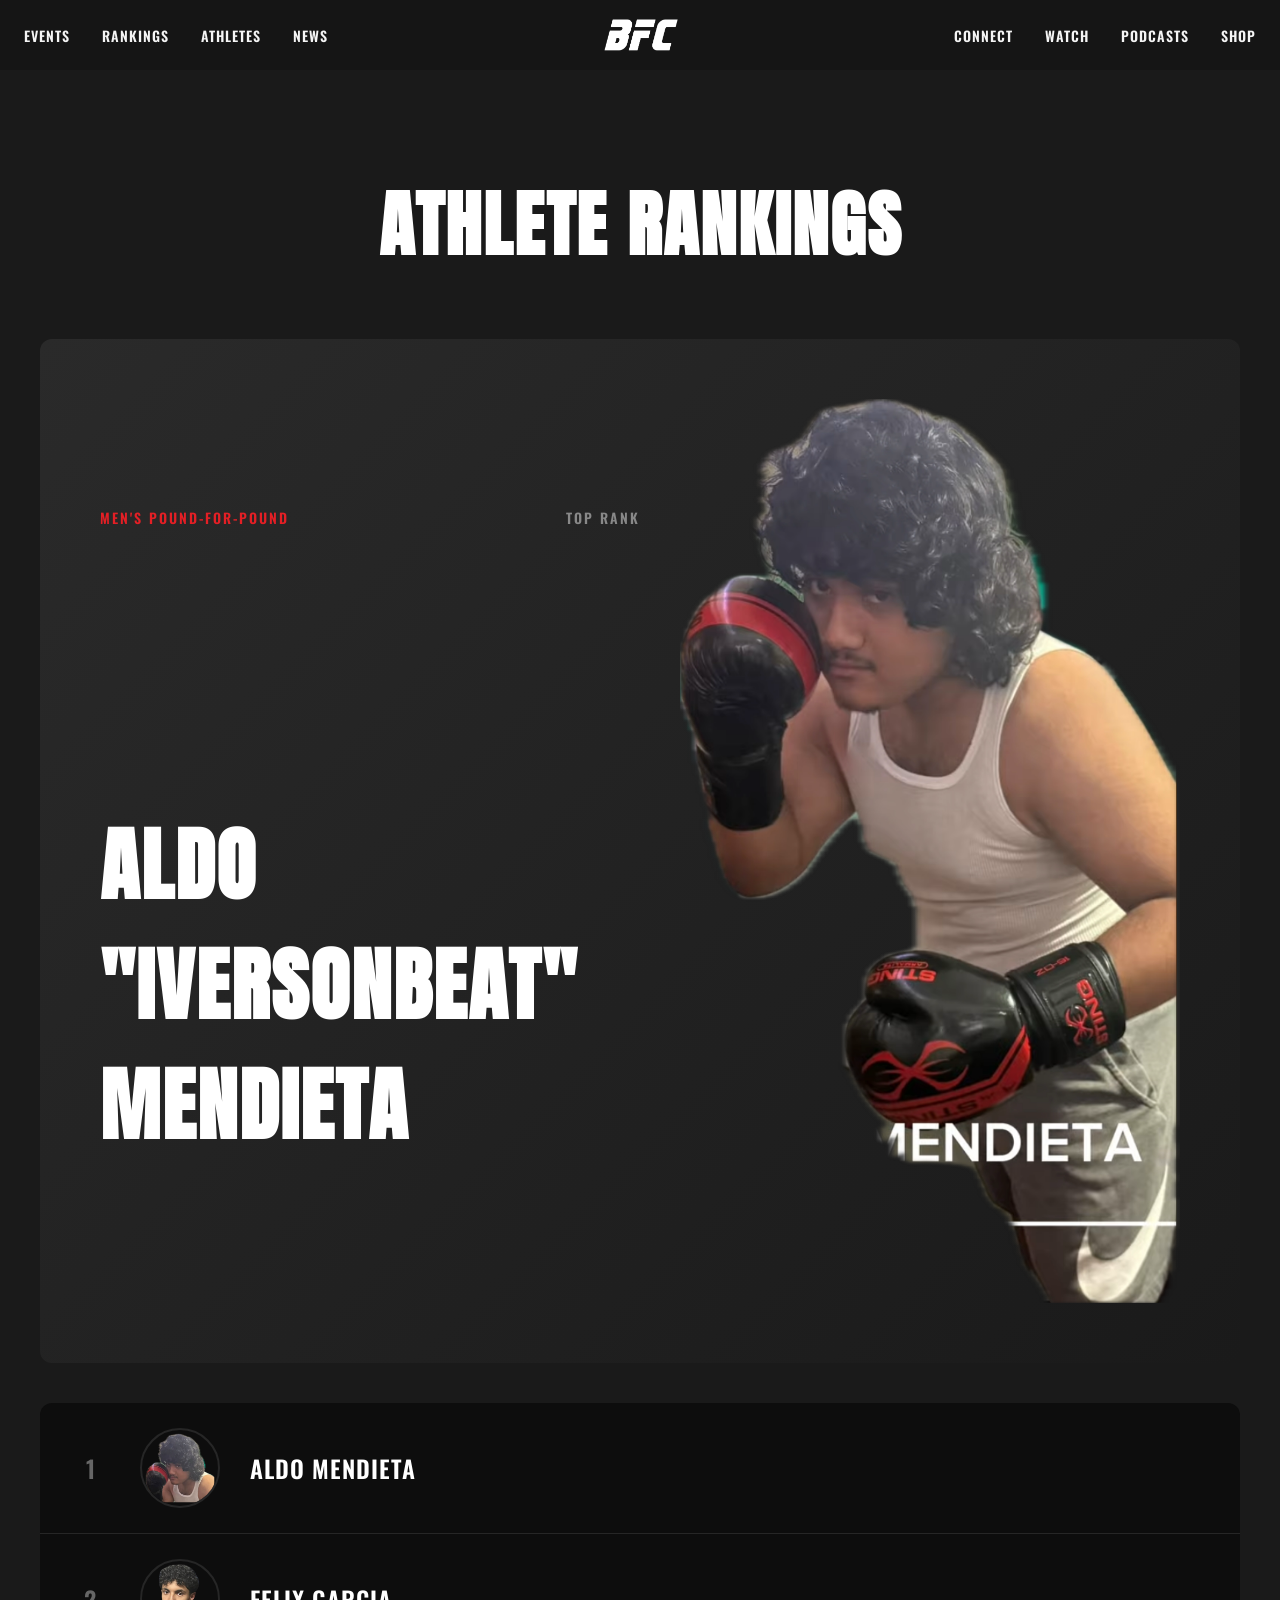
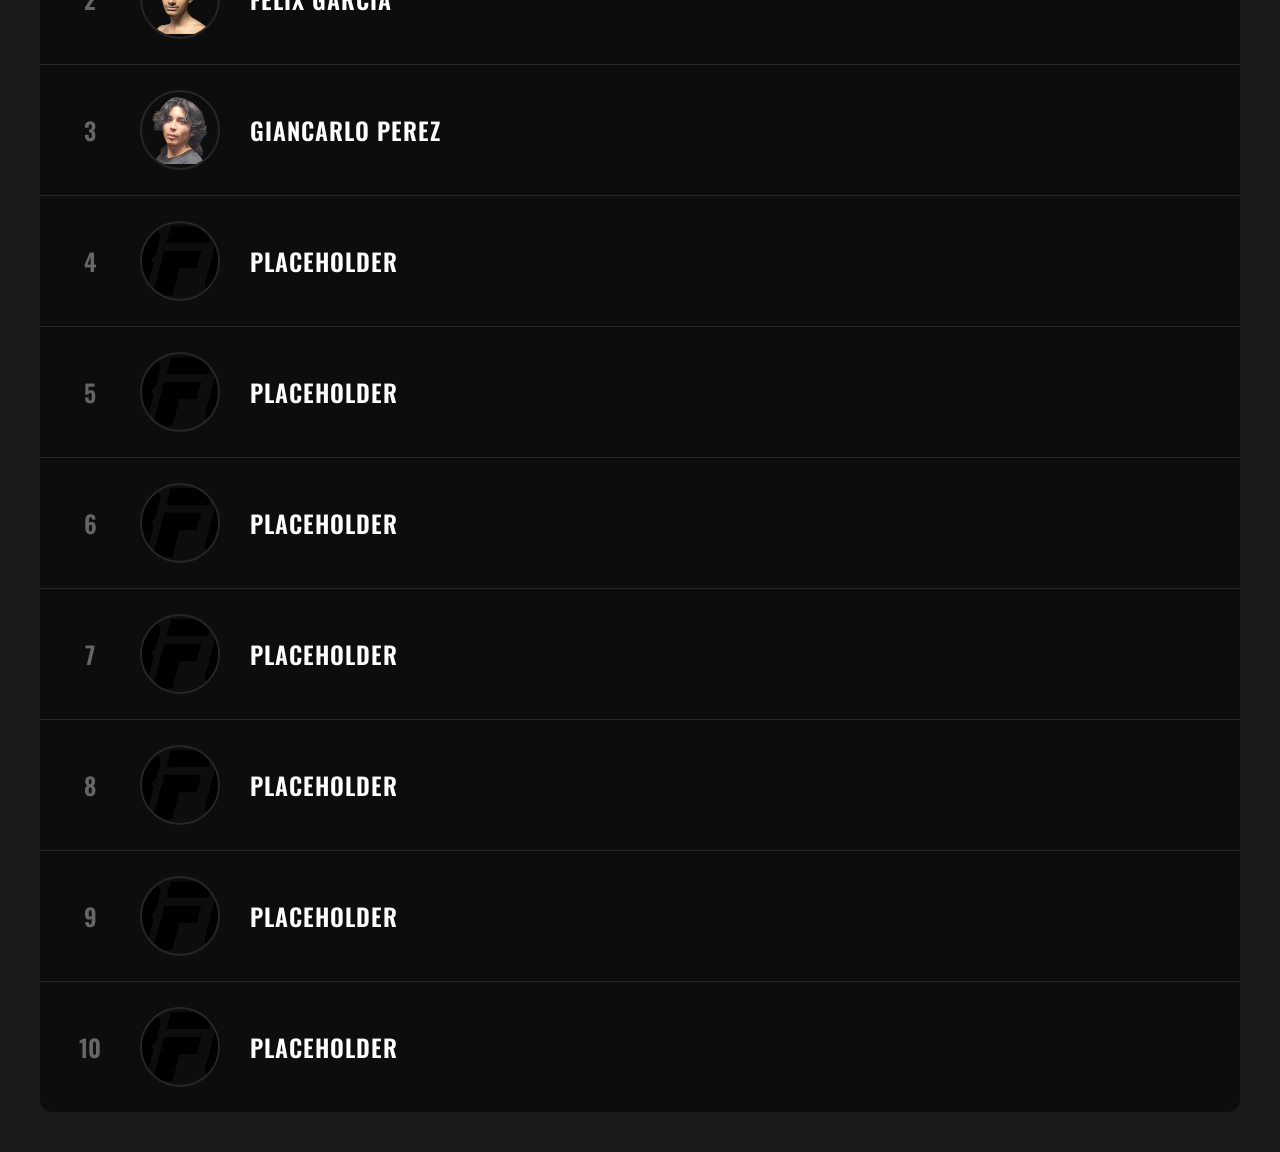
==== rankings.html @ fedc2c4d "added rankings, yt, reels, new cards" ====
<!DOCTYPE html>
<html lang="en">
<head>
    <meta charset="UTF-8">
    <meta name="viewport" content="width=device-width, initial-scale=1.0">
    <link rel="stylesheet" href="styles.css" />
    <!--FRICONIX ICONS-->
    <script defer src="https://friconix.com/cdn/friconix.js"></script>
    <!--BOOTSTRAP-->
    <link href="cdn.jsdelivr.net" rel="stylesheet" integrity="sha384-QWTKZyjpPEjISv5WaRU9OFeRpok6YctnYmDr5pNlyT2bRjXh0JMhjY6hW+ALEwIH" crossorigin="anonymous">
    <!--FONTS (OSWALD, ANTON, ROBOTO CONDENSED)-->
    <link href="https://fonts.googleapis.com/css2?family=Anton&family=Oswald:wght@300;400;500;600;700&family=Roboto+Condensed:wght@300;400;500&display=swap" rel="stylesheet">
    <title>BFC</title>
</head>
<body>
    <!-- NAVBAR -->
    <header class="nav">
        <div class="nav-container">
            <nav class="nav-left">
                <a href="events.html" class="nav-link">Events</a>
                <a href="rankings.html" class="nav-link">Rankings</a>
                <a href="athletes.html" class="nav-link">Athletes</a>
                <a href="news.html" class="nav-link">News</a>
            </nav>

            <a class="nav-logo" href="index.html">
                <img src="bfc-assets/BFC-logo-white.png" alt="BFC logo">
            </a>

            <nav class="nav-right">
                <a href="connect.html" class="nav-link">Connect</a>
                <a href="watch.html" class="nav-link">Watch</a>
                <a href="podcasts.html" class="nav-link">Podcasts</a>
                <a href="shop.html" class="nav-link">Shop</a>
            </nav>

            <button class="mobile-toggle">☰</button>
        </div>
    </header>

    <!-- RANKINGS SECTION -->
    <section class="rankings-section">
        <div class="rankings-container">
            <h1 class="rankings-main-title">ATHLETE RANKINGS</h1>

            <!-- TOP RANK FEATURED -->
            <div class="top-rank-featured">
                <div class="rank-category">
                    <span class="category-label">MEN'S POUND-FOR-POUND</span>
                    <span class="rank-label">TOP RANK</span>
                </div>
                <h2 class="champion-name">ALDO "IVERSONBEAT" MENDIETA</h2>
                <div class="champion-image-container">
                    <img src="bfc-assets/aldo-card.png" alt="Aldo Mendieta" class="champion-image">
                </div>
            </div>

            <!-- RANKINGS LIST -->
            <div class="rankings-list">
                <div class="rank-item">
                    <span class="rank-number">1</span>
                    <img src="bfc-assets/aldo-face.png" alt="Aldo Mendieta" class="rank-fighter-image">
                    <span class="rank-fighter-name">ALDO MENDIETA</span>
                </div>

                <div class="rank-item">
                    <span class="rank-number">2</span>
                    <img src="bfc-assets/felix-face.png" alt="Felix Garcia" class="rank-fighter-image">
                    <span class="rank-fighter-name">FELIX GARCIA</span>
                </div>

                <div class="rank-item">
                    <span class="rank-number">3</span>
                    <img src="bfc-assets/giancarlo-face.png" alt="Giancarlo Perez" class="rank-fighter-image">
                    <span class="rank-fighter-name">GIANCARLO PEREZ</span>
                </div>

                <div class="rank-item">
                    <span class="rank-number">4</span>
                    <img src="bfc-assets/BFC-logo-black.png" alt="Ryan Fischer" class="rank-fighter-image">
                    <span class="rank-fighter-name">placeholder</span>
                </div>

                <div class="rank-item">
                    <span class="rank-number">5</span>
                    <img src="bfc-assets/BFC-logo-black.png" alt="AJ" class="rank-fighter-image">
                    <span class="rank-fighter-name">placeholder</span>
                </div>

                <div class="rank-item">
                    <span class="rank-number">6</span>
                    <img src="bfc-assets/BFC-logo-black.png" alt="Giancarlo" class="rank-fighter-image">
                    <span class="rank-fighter-name">placeholder </span>
                </div>

                <div class="rank-item">
                    <span class="rank-number">7</span>
                    <img src="bfc-assets/BFC-logo-black.png" alt="Adolfo" class="rank-fighter-image">
                    <span class="rank-fighter-name">placeholder </span>
                </div>

                <div class="rank-item">
                    <span class="rank-number">8</span>
                    <img src="bfc-assets/BFC-logo-black.png" alt="Ramon" class="rank-fighter-image">
                    <span class="rank-fighter-name">placeholder</span>
                </div>

                <div class="rank-item">
                    <span class="rank-number">9</span>
                    <img src="bfc-assets/BFC-logo-black.png" alt="Fischer" class="rank-fighter-image">
                    <span class="rank-fighter-name">placeholder</span>
                </div>

                <div class="rank-item">
                    <span class="rank-number">10</span>
                    <img src="bfc-assets/BFC-logo-black.png" alt="Fighter" class="rank-fighter-image">
                    <span class="rank-fighter-name">placeholder </span>
                </div>
            </div>
        </div>
    </section>

    <!-- BOOTSTRAP SCRIPT -->
    <script src="cdn.jsdelivr.net" integrity="sha384-YvpcrYf0tY3lHB60NNkmXc5s9fDVZLESaAA55NDzOxhy9GkcIdslK1eN7N6jIeHz" crossorigin="anonymous"></script>
    <script>
        const mobileToggle = document.querySelector('.mobile-toggle');
        const navLeft = document.querySelector('.nav-left');
        const navRight = document.querySelector('.nav-right');

        mobileToggle.addEventListener('click', function() {
            navLeft.classList.toggle('active');
            navRight.classList.toggle('active');
        });
    </script>
</body>
</html>
---- styles.css ----
/*FONTS*/
h1, h2, h3, .nav-link, .button{
   font-family: 'Oswald', sans-serif;
   letter-spacing: 1px;
   text-transform: uppercase;
}
.hero-title{
    font-family: 'Anton', sans-serif;
}
body, p, .fighter-bio{
    font-family: 'Roboto Condensed', sans-serif;
}
html, body{
    margin: 0;
    padding: 0;
    box-sizing: border-box;
    background: #1a1a1a;
    color: #f5f5f5;
    overflow-x: hidden;
    width: 100%;
}
*, *::before, *::after {
    box-sizing: border-box;
}
/*NAVBAR*/
/*NAVBAR*/
.nav{
    background: rgb(21, 21, 21);
    width: 100%;
    top: 0;
    z-index: 999;
    position: sticky;
}
.nav-container{
    height: 70px;
    display: flex;
    align-items: center;
    padding: 0 24px;
    justify-content: space-between;
    position: relative;
}
.nav-left, .nav-right{
    display: flex;
    gap: 32px;
}
.nav a{
    color: #f5f5f5;
    text-decoration: none;
    font-family: 'Oswald', sans-serif;
    font-size: 14px;
    font-weight: 600;
    letter-spacing: 1px;
    text-transform: uppercase;
    transition: 0.2s ease-in-out;
}
.nav a:hover{
    color: #e41f25;
}
.nav-logo img{
    height: 34px;
    display: block;
}
.nav-logo img:hover{
    transform: scale(1.1);
    transition: 0.3s ease-in-out;
}
.mobile-toggle{
    display: none;
}

/*NAVBAR*/
/*NAVBAR*/
/*FONTS*/
h1, h2, h3, .nav-link, .button{
   font-family: 'Oswald', sans-serif;
   letter-spacing: 1px;
   text-transform: uppercase;
}
.hero-title{
    font-family: 'Anton', sans-serif;
}
body, p, .fighter-bio{
    font-family: 'Roboto Condensed', sans-serif;
}

/*NAVBAR*/
/*NAVBAR*/
.nav{
    background: rgb(21, 21, 21);
    width: 100%;
    top: 0;
    z-index: 999;
    position: sticky;
}
.nav-container{
    height: 70px;
    display: flex;
    align-items: center;
    padding: 0 24px;
    justify-content: space-between;
    position: relative;
}
.nav-left, .nav-right{
    display: flex;
    gap: 32px;
}
.nav a{
    color: #f5f5f5;
    text-decoration: none;
    font-family: 'Oswald', sans-serif;
    font-size: 14px;
    font-weight: 600;
    letter-spacing: 1px;
    text-transform: uppercase;
    transition: 0.2s ease-in-out;
}
.nav a:hover{
    color: #e41f25;
}
.nav-logo img{
    height: 34px;
    display: block;
}
.nav-logo img:hover{
    transform: scale(1.1);
    transition: 0.3s ease-in-out;
}
.mobile-toggle{
    display: none;
}
/* Mobile toggle button - hidden on desktop */
.mobile-toggle {
    display: none;
    background: none;
    border: none;
    font-size: 28px;
    color: #fff;
    cursor: pointer;
}

/* ------------------ DESKTOP ------------------ */
@media (min-width: 993px) {
    .nav-left,
    .nav-right {
        display: flex; /* inline links */
        flex-direction: row;
        gap: 32px;
    }

    .nav-logo {
        position: static;
        transform: none;
    }

    .mobile-toggle {
        display: none;
    }
}

/* ------------------ TABLET ------------------ */
@media (max-width: 992px) and (min-width: 601px) {
    .nav-left,
    .nav-right {
        display: none; /* hide links initially */
        flex-direction: column;
        width: 100%;
        text-align: center;
        gap: 16px;
        background: rgb(21, 21, 21);
        position: absolute;
        top: 70px; /* navbar height */
        left: 0;
        padding: 10px 0;
    }

.nav-left.active,
.nav-right.active {
    display: flex;
    flex-direction: column;
    text-align: center;
    gap: 12px;
    width: 100%;
    background: rgb(21, 21, 21);
    position: relative;
}

    /* Mobile toggle appears on tablet */
    .mobile-toggle {
        display: block;
        position: absolute;
        right: 24px;
        top: 50%;
        transform: translateY(-50%);
        z-index: 1000;
    }

    /* Center logo */
    .nav-logo {
        position: absolute;
        left: 50%;
        top: 50%;
        transform: translate(-50%, -50%);
        z-index: 100
    }
}

/* ------------------ MOBILE ------------------ */
/* ------------------ MOBILE ------------------ */
/* ------------------ MOBILE ------------------ */
@media (max-width: 600px) {
    .nav-container {
        flex-wrap: wrap;
        min-height: 70px; /* Changed from height to min-height */
        height: auto; /* Allow container to grow */
    }
    
    .nav-left,
    .nav-right {
        display: none; /* hide links initially */
        flex-direction: column;
        width: 100%;
        text-align: center;
        gap: 12px;
        background: rgb(21, 21, 21);
        position: relative;
        padding: 10px 0;
        order: 3;
    }

    .nav-left.active,
    .nav-right.active {
        display: flex;
    }

    /* Mobile toggle button */
    .mobile-toggle {
        display: block;
        position: absolute;
        right: 16px;
        top: 21px; /* Fixed position instead of % */
        z-index: 1000;
    }

    /* Center logo on mobile */
    .nav-logo {
        position: absolute;
        left: 50%;
        top: 21px; /* Fixed position instead of % */
        transform: translateX(-50%); /* Only translate X */
    }
}
/*NAVBAR END*/
/*NAVBAR END*/
/* ===========================
   HERO SECTION — MOBILE FIRST
   =========================== */
.hero-card-section {
    display: flex;
    flex-direction: column; /* stack image and card */
    align-items: center;
    margin-top: 40px;
    gap: 20px;
}

.hero-content-wrapper {
    width: 100%;
    display: flex;
    flex-direction: column;
    gap: 30px;
}

.hero-left {
    width: 100%;
}

/* 16:9 responsive wrapper for image */
.top-image-wrapper {
    position: relative;
    width: 100%;
    padding-top: 56.25%; /* 16:9 aspect ratio */
    overflow: hidden;
}

/* Image styling */
.top-image-wrapper img.top-image {
    position: absolute;
    top: 0;
    left: 0;
    width: 100%;
    height: 100%;
    object-fit: cover;
    border-radius: 12px;
}

/* Card styling */
.card-wrapper {
    width: 90%;
    max-width: 600px; /* desktop max width */
}

.under-card .card {
    background: #1e1e1e;
    color: #f5f5f5;
    border-radius: 12px;
    box-shadow: 0 4px 12px rgba(0,0,0,0.3);
    padding: 20px;
}
.watch-button{
    display: inline-block;
    margin-top: 15px;
    padding: 10px 20px;
    background-color: #e41f25;
    color: #fff;
    text-decoration: none;
    border-radius: 6px;
    font-weight: 600;
    text-transform: uppercase;
    transition: background-color 0.3s ease;
}
.watch-button:hover{
    background-color: #c2181e;
}
#spotlight-card p{
    font-size: 16px;
}

/* ===========================
   VIDEO CAROUSEL
   =========================== */
.video-carousel-wrapper {
    width: 100%;
    padding: 0 20px;
}

.carousel-header {
    margin-bottom: 15px;
}

.carousel-title {
    font-family: 'Oswald', sans-serif;
    font-size: 24px;
    font-weight: 600;
    letter-spacing: 1px;
    color: #fff;
    margin: 0;
    text-transform: uppercase;
}

.video-carousel {
    position: relative;
    width: 100%;
    background: #1e1e1e;
    border-radius: 12px;
    overflow: hidden;
}

.carousel-container {
    position: relative;
    width: 100%;
    padding-top: 56.25%; /* 16:9 aspect ratio */
}

.carousel-slide {
    position: absolute;
    top: 0;
    left: 0;
    width: 100%;
    height: 100%;
    opacity: 0;
    transition: opacity 0.5s ease;
    pointer-events: none;
}

.carousel-slide.active {
    opacity: 1;
    pointer-events: auto;
}

.carousel-slide iframe {
    width: 100%;
    height: 100%;
    border: none;
}

.video-thumbnail {
    width: 100%;
    height: 100%;
    position: relative;
    cursor: pointer;
    overflow: hidden;
}

.video-thumbnail img {
    width: 100%;
    height: 100%;
    object-fit: cover;
    transition: transform 0.3s ease;
}

.video-thumbnail:hover img {
    transform: scale(1.05);
}

.play-button {
    position: absolute;
    top: 50%;
    left: 50%;
    transform: translate(-50%, -50%);
    width: 80px;
    height: 80px;
    background: rgba(228, 31, 37, 0.9);
    border-radius: 50%;
    display: flex;
    align-items: center;
    justify-content: center;
    font-size: 30px;
    color: #fff;
    transition: all 0.3s ease;
    padding-left: 5px;
}

.video-thumbnail:hover .play-button {
    background: rgba(228, 31, 37, 1);
    transform: translate(-50%, -50%) scale(1.1);
}

.video-info {
    position: absolute;
    bottom: 0;
    left: 0;
    right: 0;
    background: linear-gradient(to top, rgba(0,0,0,0.9), transparent);
    padding: 40px 20px 15px;
}

.video-info h4 {
    font-family: 'Oswald', sans-serif;
    font-size: 18px;
    color: #fff;
    margin: 0;
    text-transform: uppercase;
    letter-spacing: 0.5px;
}

.carousel-btn {
    position: absolute;
    top: 50%;
    transform: translateY(-50%);
    background: rgba(0, 0, 0, 0.5);
    color: #fff;
    border: none;
    font-size: 40px;
    padding: 10px 15px;
    cursor: pointer;
    z-index: 10;
    transition: background 0.3s ease;
    line-height: 1;
}

.carousel-btn:hover {
    background: rgba(228, 31, 37, 0.8);
}

.carousel-btn.prev {
    left: 10px;
}

.carousel-btn.next {
    right: 10px;
}

.carousel-dots {
    position: absolute;
    bottom: 15px;
    left: 50%;
    transform: translateX(-50%);
    display: flex;
    gap: 10px;
    z-index: 10;
}

.dot {
    width: 10px;
    height: 10px;
    border-radius: 50%;
    background: rgba(255, 255, 255, 0.5);
    cursor: pointer;
    transition: background 0.3s ease;
}

.dot.active {
    background: #e41f25;
}

.dot:hover {
    background: rgba(255, 255, 255, 0.8);
}

/* ===========================
   REELS CAROUSEL (9:16 Aspect Ratio)
   =========================== */
.reels-carousel-wrapper {
    width: 100%;
    padding: 0 20px;
    margin-top: 30px;
}

.reels-carousel {
    position: relative;
    width: 100%;
    max-width: 350px;
    margin: 0 auto;
    background: #1e1e1e;
    border-radius: 12px;
    overflow: hidden;
}

.reels-container {
    position: relative;
    width: 100%;
    padding-top: 177.78%; /* 9:16 aspect ratio (16/9 * 100) */
}

.reel-slide {
    position: absolute;
    top: 0;
    left: 0;
    width: 100%;
    height: 100%;
    opacity: 0;
    transition: opacity 0.5s ease;
    pointer-events: none;
}

.reel-slide.active {
    opacity: 1;
    pointer-events: auto;
}

.reel-slide video {
    width: 100%;
    height: 100%;
    object-fit: cover;
    border: none;
}

.reel-info {
    position: absolute;
    bottom: 0;
    left: 0;
    right: 0;
    background: linear-gradient(to top, rgba(0,0,0,0.9), transparent);
    padding: 40px 20px 15px;
}

.reel-info h4 {
    font-family: 'Oswald', sans-serif;
    font-size: 16px;
    color: #fff;
    margin: 0;
    text-transform: uppercase;
    letter-spacing: 0.5px;
}

.reel-btn {
    position: absolute;
    top: 50%;
    transform: translateY(-50%);
    background: rgba(0, 0, 0, 0.5);
    color: #fff;
    border: none;
    font-size: 40px;
    padding: 10px 15px;
    cursor: pointer;
    z-index: 10;
    transition: background 0.3s ease;
    line-height: 1;
}

.reel-btn:hover {
    background: rgba(228, 31, 37, 0.8);
}

.reel-btn.prev {
    left: 10px;
}

.reel-btn.next {
    right: 10px;
}

.reel-dots {
    position: absolute;
    bottom: 15px;
    left: 50%;
    transform: translateX(-50%);
    display: flex;
    gap: 10px;
    z-index: 10;
}

.reel-mute-btn {
    position: absolute;
    top: 15px;
    right: 15px;
    background: rgba(0, 0, 0, 0.6);
    color: #fff;
    border: none;
    font-size: 24px;
    width: 45px;
    height: 45px;
    border-radius: 50%;
    cursor: pointer;
    z-index: 10;
    transition: background 0.3s ease;
    display: flex;
    align-items: center;
    justify-content: center;
}

.reel-mute-btn:hover {
    background: rgba(228, 31, 37, 0.8);
}

/* ===========================
   DESKTOP LAYOUT (≥ 992px)
   =========================== */
@media (min-width: 992px) {

    .hero-card-section {
        align-items: flex-start; /* align left */
        margin-top: 60px;
        gap: 20px;
    }

    .hero-content-wrapper {
        flex-direction: row;
        gap: 40px;
        max-width: 1400px;
        margin: 0 auto;
        padding: 0 20px;
    }

    .hero-left {
        flex: 1;
        min-width: 0;
    }

    .video-carousel-wrapper {
        flex: 0 0 400px;
        padding: 0;
    }

    .reels-carousel-wrapper {
        flex: 0 0 250px;
        padding: 0;
        margin-top: 0;
    }

    .reels-carousel {
        max-width: 100%;
    }

    .top-image-wrapper {
        width: 100%;
        padding-top: 0;   /* remove 16:9 trick */
        height: auto;
    }

    .top-image-wrapper img.top-image {
        position: static;
        width: 100%;
        height: auto;
        max-height: 400px;
        object-fit: cover;
        border-radius: 12px;
        display: block;
    }

    .card-wrapper {
        width: 100%;
        margin-top: 10px;
    }
}

.header-title{
    text-align: center;
}
#athlete-rankings-header{
    margin-top: 50px;
    font-size: 50px;
}
.fixed-size-image{
    width: 50%;
    height: auto;
    object-fit: cover;
}

/* ===========================
   FIGHT CARDS SECTION
   =========================== */
.fight-cards-section {
    width: 100%;
    padding: 40px 20px;
    background: #000;
}

.fight-cards-container {
    max-width: 1400px;
    margin: 0 auto;
    display: grid;
    grid-template-columns: 1fr;
    gap: 30px;
}

/* Individual Fight Card */
.fight-card {
    background: linear-gradient(135deg, #1a1a1a 0%, #0d0d0d 100%);
    border-radius: 8px;
    overflow: hidden;
    position: relative;
    padding: 30px;
    min-height: 500px;
    display: flex;
    flex-direction: column;
}

/* Fight Status Label */
.fight-status {
    font-family: 'Oswald', sans-serif;
    font-size: 14px;
    font-weight: 600;
    letter-spacing: 2px;
    color: #888;
    margin-bottom: 20px;
    text-transform: uppercase;
}

/* Fighters Container */
.fighters-container {
    display: grid;
    grid-template-columns: 1fr 1fr;
    gap: 20px;
    margin-bottom: 30px;
    flex-grow: 1;
}

.fighter-image-box {
    background: rgba(255, 255, 255, 0.02);
    border: 1px solid rgba(255, 255, 255, 0.1);
    border-radius: 8px;
    overflow: hidden;
    display: flex;
    align-items: flex-end;
    justify-content: center;
    min-height: 300px;
    position: relative;
}

.fighter-image-box:has(img[src*="robert-card"]) {
    background: #000;
}

.fighter-image {
    width: 100%;
    height: 100%;
    object-fit: cover;
    object-position: top center;
}

.fighter-image[src*="ryan-card"] {
    width: 105%;
    height: 100%;
    object-fit: cover;
}

.fighter-image[src*="robert-card"] {
    width: 80%;
    height: 80%;
    object-fit: contain;
    margin: auto;
}

.fighter-image.flipped {
    transform: scaleX(-1);
}

.fighter-image[src*="adolfo-card"] {
    height:109%;
    object-fit: cover;
}
.fighter-image[src*="felix-card"] {
    height: 110%;
    object-fit: cover;
}

.fighter-image[src*="ramon-card"] {
    height: 110%;
    object-fit: cover;
}

.fighter-image[src*="fischer-card"] {
    height: 110%;
    object-fit: cover;
}
/* Fight Info Section */
.fight-info {
    display: flex;
    justify-content: space-between;
    align-items: flex-end;
    margin-top: auto;
}

.fight-title {
    font-family: 'Oswald', sans-serif;
    font-size: 36px;
    font-weight: 700;
    line-height: 1.1;
    letter-spacing: 1px;
    color: #fff;
    margin: 0;
    text-transform: uppercase;
}

/* Event Logo Section */
.event-logo {
    display: flex;
    flex-direction: column;
    align-items: center;
    gap: 5px;
}

.event-logo-img {
    width: 120px;
    height: auto;
    opacity: 0.4;
    filter: brightness(0.7);
}

.event-subtitle {
    font-family: 'Oswald', sans-serif;
    font-size: 18px;
    font-weight: 600;
    letter-spacing: 2px;
    color: #666;
    text-transform: uppercase;
}

.event-number {
    font-family: 'Anton', sans-serif;
    font-size: 72px;
    font-weight: 400;
    color: rgba(255, 255, 255, 0.15);
    line-height: 1;
    margin-top: -10px;
}

/* Desktop Layout */
@media (min-width: 992px) {
    .fight-cards-container {
        grid-template-columns: 1fr 1fr;
        gap: 40px;
        padding: 40px 0;
    }
    
    .fight-card {
        min-height: 600px;
    }
    
    .fighter-image-box {
        min-height: 350px;
    }
    
    .fight-title {
        font-size: 48px;
    }
    
    .event-logo-img {
        width: 150px;
    }
}

/* Tablet Layout */
@media (min-width: 601px) and (max-width: 991px) {
    .fight-cards-section {
        padding: 30px 15px;
    }
    
    .fight-card {
        min-height: 550px;
    }
    
    .fight-title {
        font-size: 40px;
    }
}

/* Mobile Layout */
@media (max-width: 600px) {
    .fight-cards-section {
        padding: 20px 15px;
    }
    
    .fight-cards-container {
        gap: 20px;
    }
    
    .fight-card {
        padding: 20px;
        min-height: 450px;
    }
    
    .fight-status {
        font-size: 12px;
        margin-bottom: 15px;
    }
    
    .fighters-container {
        gap: 10px;
        margin-bottom: 20px;
    }
    
    .fighter-image-box {
        min-height: 200px;
    }
    
    .fight-info {
        flex-direction: column;
        align-items: flex-start;
        gap: 20px;
    }
    
    .fight-title {
        font-size: 28px;
    }
    
    .event-logo {
        align-self: flex-end;
    }
    
    .event-logo-img {
        width: 80px;
    }
    
    .event-subtitle {
        font-size: 14px;
    }
    
    .event-number {
        font-size: 48px;
    }
}

/* ===========================
   RANKINGS PAGE
   =========================== */
.rankings-section {
    width: 100%;
    padding: 40px 20px;
    background: #1a1a1a;
    min-height: 100vh;
}

.rankings-container {
    max-width: 1200px;
    margin: 0 auto;
}

.rankings-main-title {
    font-family: 'Anton', sans-serif;
    font-size: 48px;
    text-align: center;
    letter-spacing: 2px;
    margin-bottom: 40px;
    color: #fff;
}

/* Top Rank Featured */
.top-rank-featured {
    background: linear-gradient(135deg, #2a2a2a 0%, #1a1a1a 100%);
    border-radius: 12px;
    padding: 40px;
    margin-bottom: 40px;
    position: relative;
    overflow: hidden;
}

.rank-category {
    display: flex;
    justify-content: space-between;
    align-items: center;
    margin-bottom: 20px;
}

.category-label {
    font-family: 'Oswald', sans-serif;
    font-size: 14px;
    font-weight: 600;
    color: #e41f25;
    letter-spacing: 2px;
    text-transform: uppercase;
}

.rank-label {
    font-family: 'Oswald', sans-serif;
    font-size: 14px;
    font-weight: 600;
    color: #888;
    letter-spacing: 2px;
    text-transform: uppercase;
}

.champion-name {
    font-family: 'Anton', sans-serif;
    font-size: 64px;
    letter-spacing: 2px;
    color: #fff;
    margin: 0 0 30px 0;
    text-transform: uppercase;
}

.champion-image-container {
    position: relative;
    width: 100%;
    max-width: 500px;
    margin: 0 auto;
}

.champion-image {
    width: 100%;
    height: auto;
    border-radius: 8px;
    display: block;
}

/* Rankings List */
.rankings-list {
    background: #0d0d0d;
    border-radius: 12px;
    overflow: hidden;
}

.rank-item {
    display: flex;
    align-items: center;
    padding: 20px;
    border-bottom: 1px solid rgba(255, 255, 255, 0.1);
    transition: background 0.3s ease;
    position: relative;
}

.rank-item:hover {
    background: rgba(255, 255, 255, 0.02);
}

.rank-item:last-child {
    border-bottom: none;
}

.rank-number {
    font-family: 'Oswald', sans-serif;
    font-size: 24px;
    font-weight: 600;
    color: #666;
    min-width: 40px;
    text-align: center;
}

.rank-fighter-image {
    width: 60px;
    height: 60px;
    border-radius: 50%;
    object-fit: cover;
    margin: 0 20px;
    border: 2px solid rgba(255, 255, 255, 0.1);
}

.rank-fighter-name {
    font-family: 'Oswald', sans-serif;
    font-size: 20px;
    font-weight: 600;
    letter-spacing: 1px;
    color: #fff;
    text-transform: uppercase;
    flex-grow: 1;
}

.rank-change {
    font-size: 18px;
    margin-left: auto;
    padding-right: 10px;
}

.rank-change.up {
    color: #4CAF50;
}

.rank-change.down {
    color: #e41f25;
}

/* Desktop Layout */
@media (min-width: 992px) {
    .rankings-main-title {
        font-size: 72px;
        margin-bottom: 60px;
    }

    .top-rank-featured {
        padding: 60px;
        display: grid;
        grid-template-columns: 1fr 500px;
        gap: 40px;
        align-items: center;
    }

    .champion-name {
        font-size: 80px;
    }

    .champion-image-container {
        grid-column: 2;
        grid-row: 1 / 3;
        max-width: none;
    }

    .rank-item {
        padding: 25px 30px;
    }

    .rank-fighter-image {
        width: 80px;
        height: 80px;
        margin: 0 30px;
    }

    .rank-fighter-name {
        font-size: 24px;
    }
}

/* Mobile Layout */
@media (max-width: 600px) {
    .rankings-main-title {
        font-size: 32px;
    }

    .top-rank-featured {
        padding: 20px;
    }

    .champion-name {
        font-size: 36px;
    }

    .rank-item {
        padding: 15px;
    }

    .rank-fighter-image {
        width: 50px;
        height: 50px;
        margin: 0 15px;
    }

    .rank-fighter-name {
        font-size: 16px;
    }

    .rank-number {
        font-size: 18px;
        min-width: 30px;
    }
}
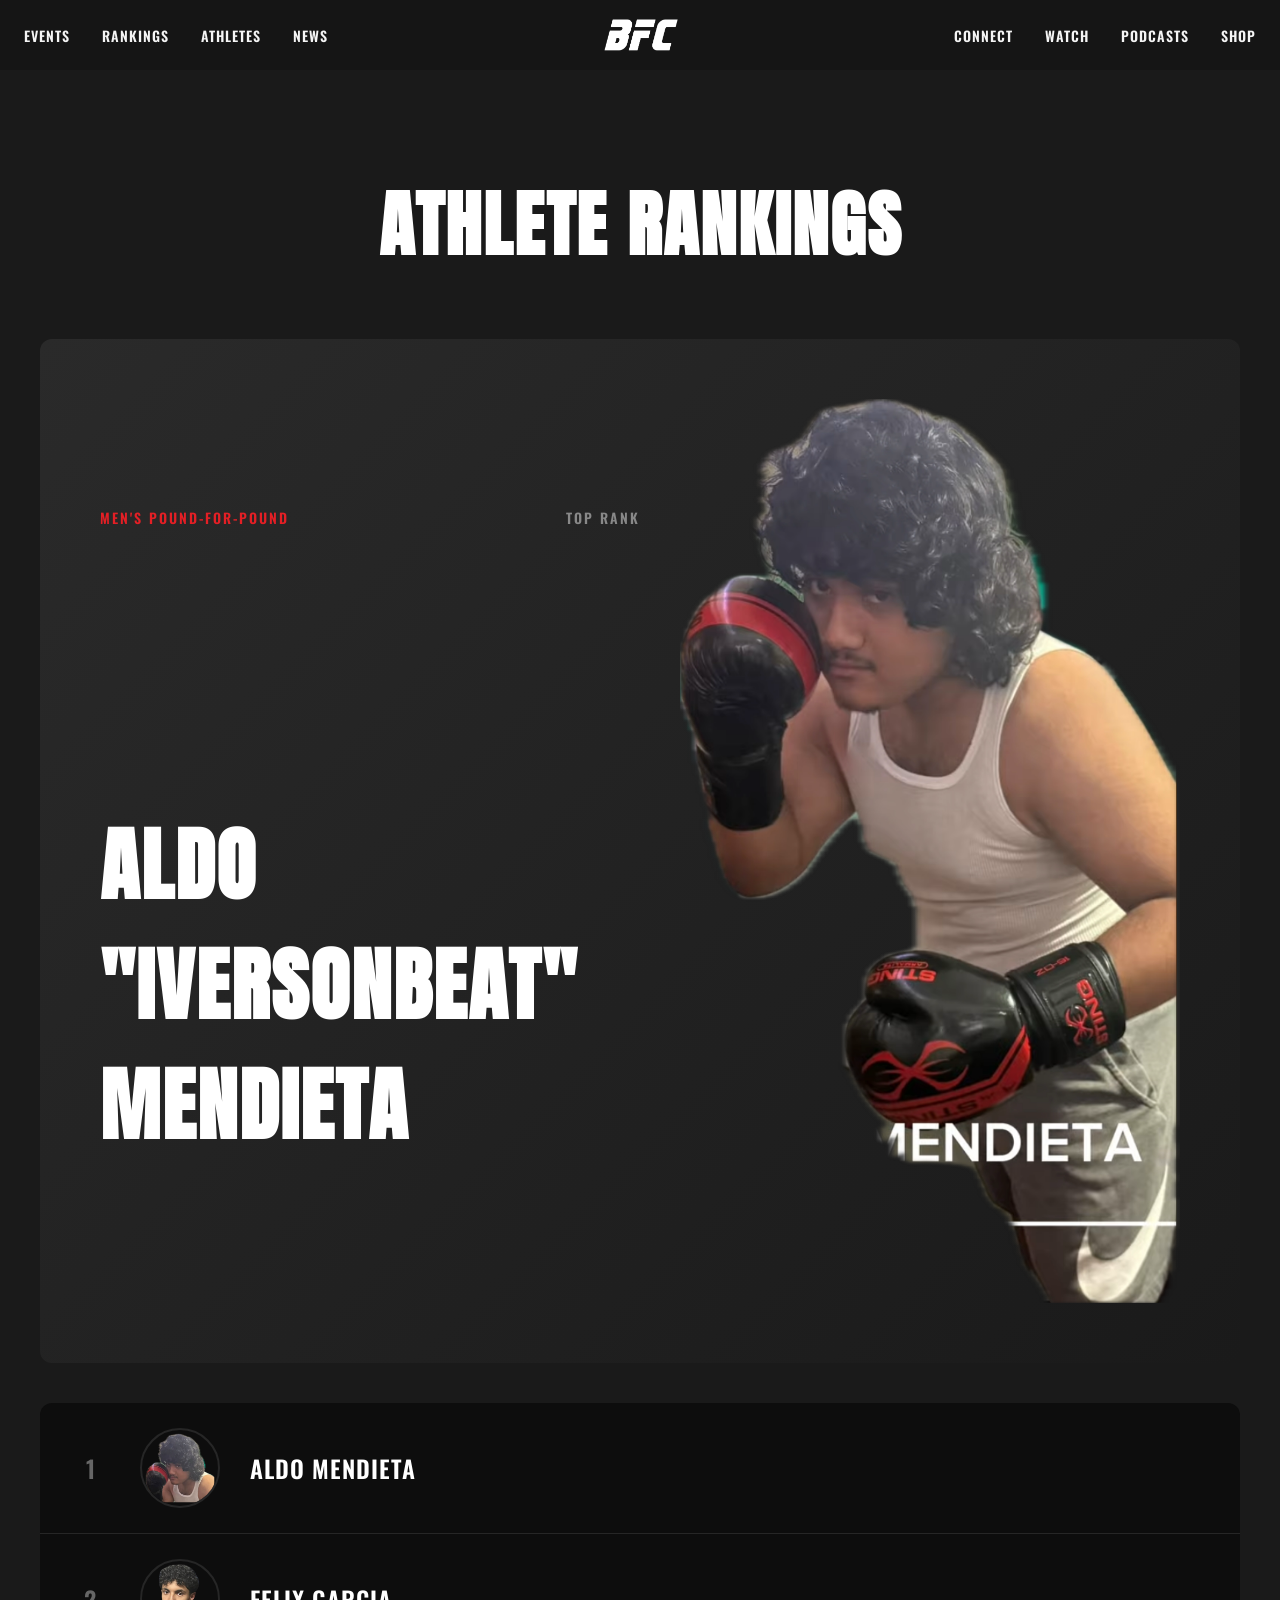
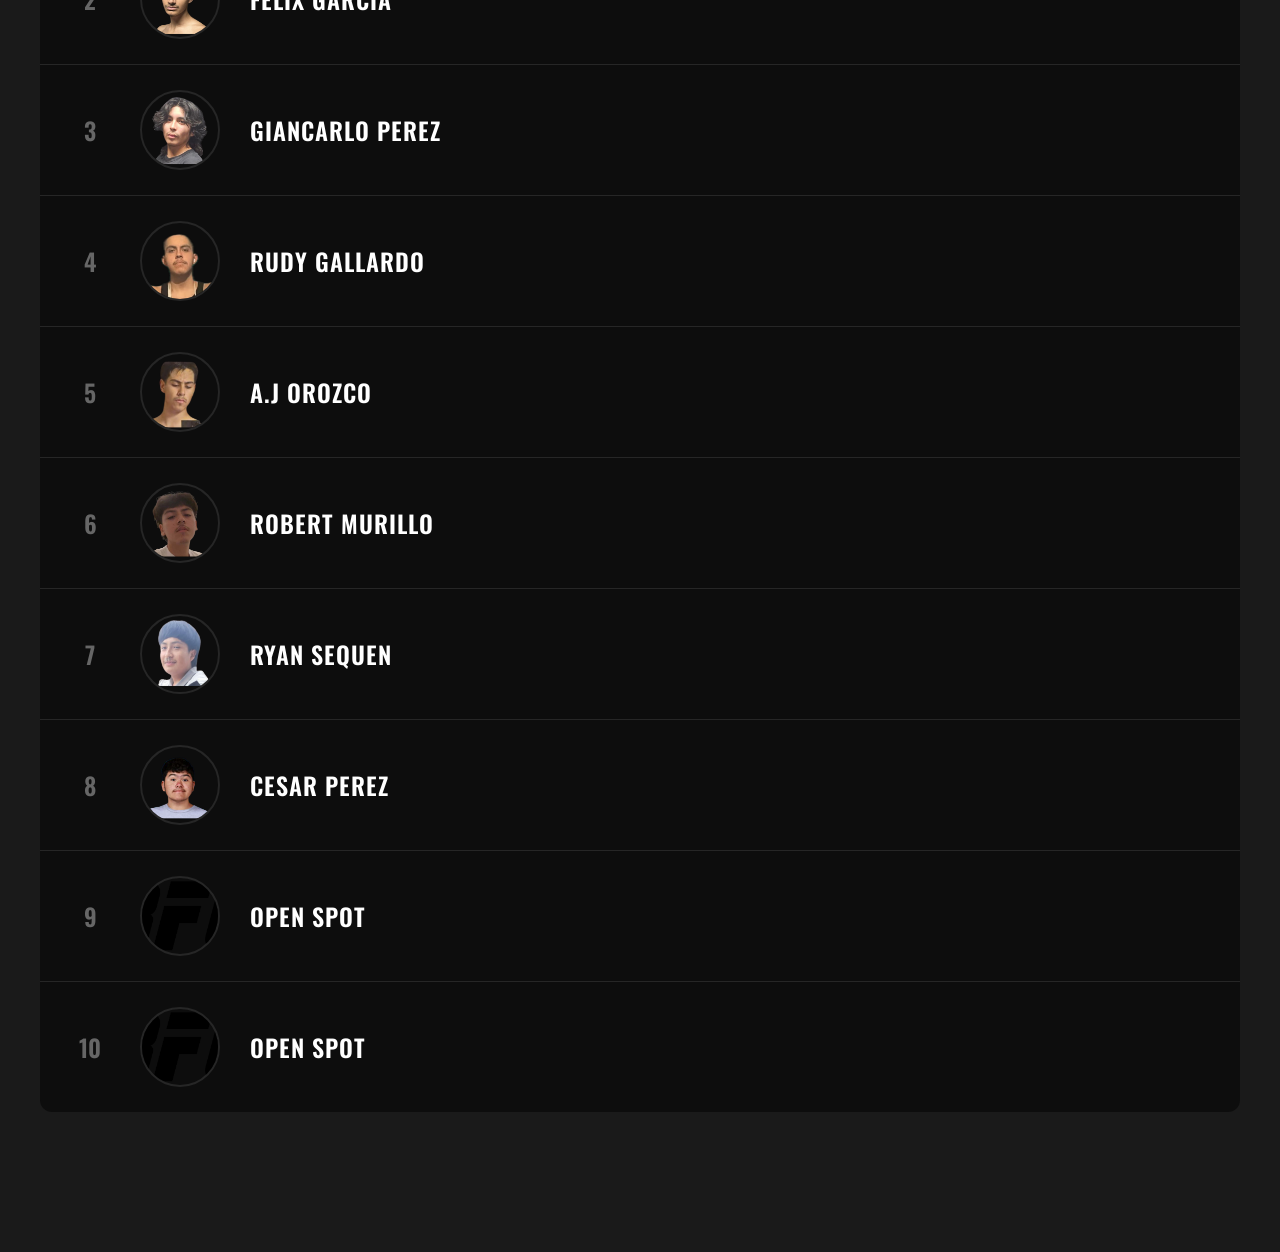
==== commit 29b18beb: "added fighter icons" ====
--- a/rankings.html
+++ b/rankings.html
@@ -77,48 +77,51 @@
 
                 <div class="rank-item">
                     <span class="rank-number">4</span>
-                    <img src="bfc-assets/BFC-logo-black.png" alt="Ryan Fischer" class="rank-fighter-image">
-                    <span class="rank-fighter-name">placeholder</span>
+                    <img src="bfc-assets/rudy-face.png" alt="Ryan Fischer" class="rank-fighter-image">
+                    <span class="rank-fighter-name">Rudy Gallardo</span>
                 </div>
 
                 <div class="rank-item">
                     <span class="rank-number">5</span>
-                    <img src="bfc-assets/BFC-logo-black.png" alt="AJ" class="rank-fighter-image">
-                    <span class="rank-fighter-name">placeholder</span>
+                    <img src="bfc-assets/adolfo-face.png" alt="AJ" class="rank-fighter-image">
+                    <span class="rank-fighter-name">A.J Orozco</span>
                 </div>
 
                 <div class="rank-item">
                     <span class="rank-number">6</span>
-                    <img src="bfc-assets/BFC-logo-black.png" alt="Giancarlo" class="rank-fighter-image">
-                    <span class="rank-fighter-name">placeholder </span>
+                    <img src="bfc-assets/robert-face.png" alt="Robert Murillo" class="rank-fighter-image">
+                    <span class="rank-fighter-name">Robert Murillo</span>
                 </div>
 
                 <div class="rank-item">
                     <span class="rank-number">7</span>
-                    <img src="bfc-assets/BFC-logo-black.png" alt="Adolfo" class="rank-fighter-image">
-                    <span class="rank-fighter-name">placeholder </span>
+                    <img src="bfc-assets/ryan-face.png" alt="Ryan Sequen" class="rank-fighter-image">
+                    <span class="rank-fighter-name">Ryan Sequen</span>
                 </div>
 
                 <div class="rank-item">
                     <span class="rank-number">8</span>
-                    <img src="bfc-assets/BFC-logo-black.png" alt="Ramon" class="rank-fighter-image">
-                    <span class="rank-fighter-name">placeholder</span>
+                    <img src="bfc-assets/cesar-face.png" alt="Ramon" class="rank-fighter-image">
+                    <span class="rank-fighter-name">Cesar Perez</span>
                 </div>
 
                 <div class="rank-item">
                     <span class="rank-number">9</span>
                     <img src="bfc-assets/BFC-logo-black.png" alt="Fischer" class="rank-fighter-image">
-                    <span class="rank-fighter-name">placeholder</span>
+                    <span class="rank-fighter-name">open spot</span>
                 </div>
 
                 <div class="rank-item">
                     <span class="rank-number">10</span>
                     <img src="bfc-assets/BFC-logo-black.png" alt="Fighter" class="rank-fighter-image">
-                    <span class="rank-fighter-name">placeholder </span>
+                    <span class="rank-fighter-name">open spot </span>
                 </div>
             </div>
         </div>
     </section>
+    <div style="height: 50px; margin-top: 50px;">
+
+    </div>
 
     <!-- BOOTSTRAP SCRIPT -->
     <script src="cdn.jsdelivr.net" integrity="sha384-YvpcrYf0tY3lHB60NNkmXc5s9fDVZLESaAA55NDzOxhy9GkcIdslK1eN7N6jIeHz" crossorigin="anonymous"></script>
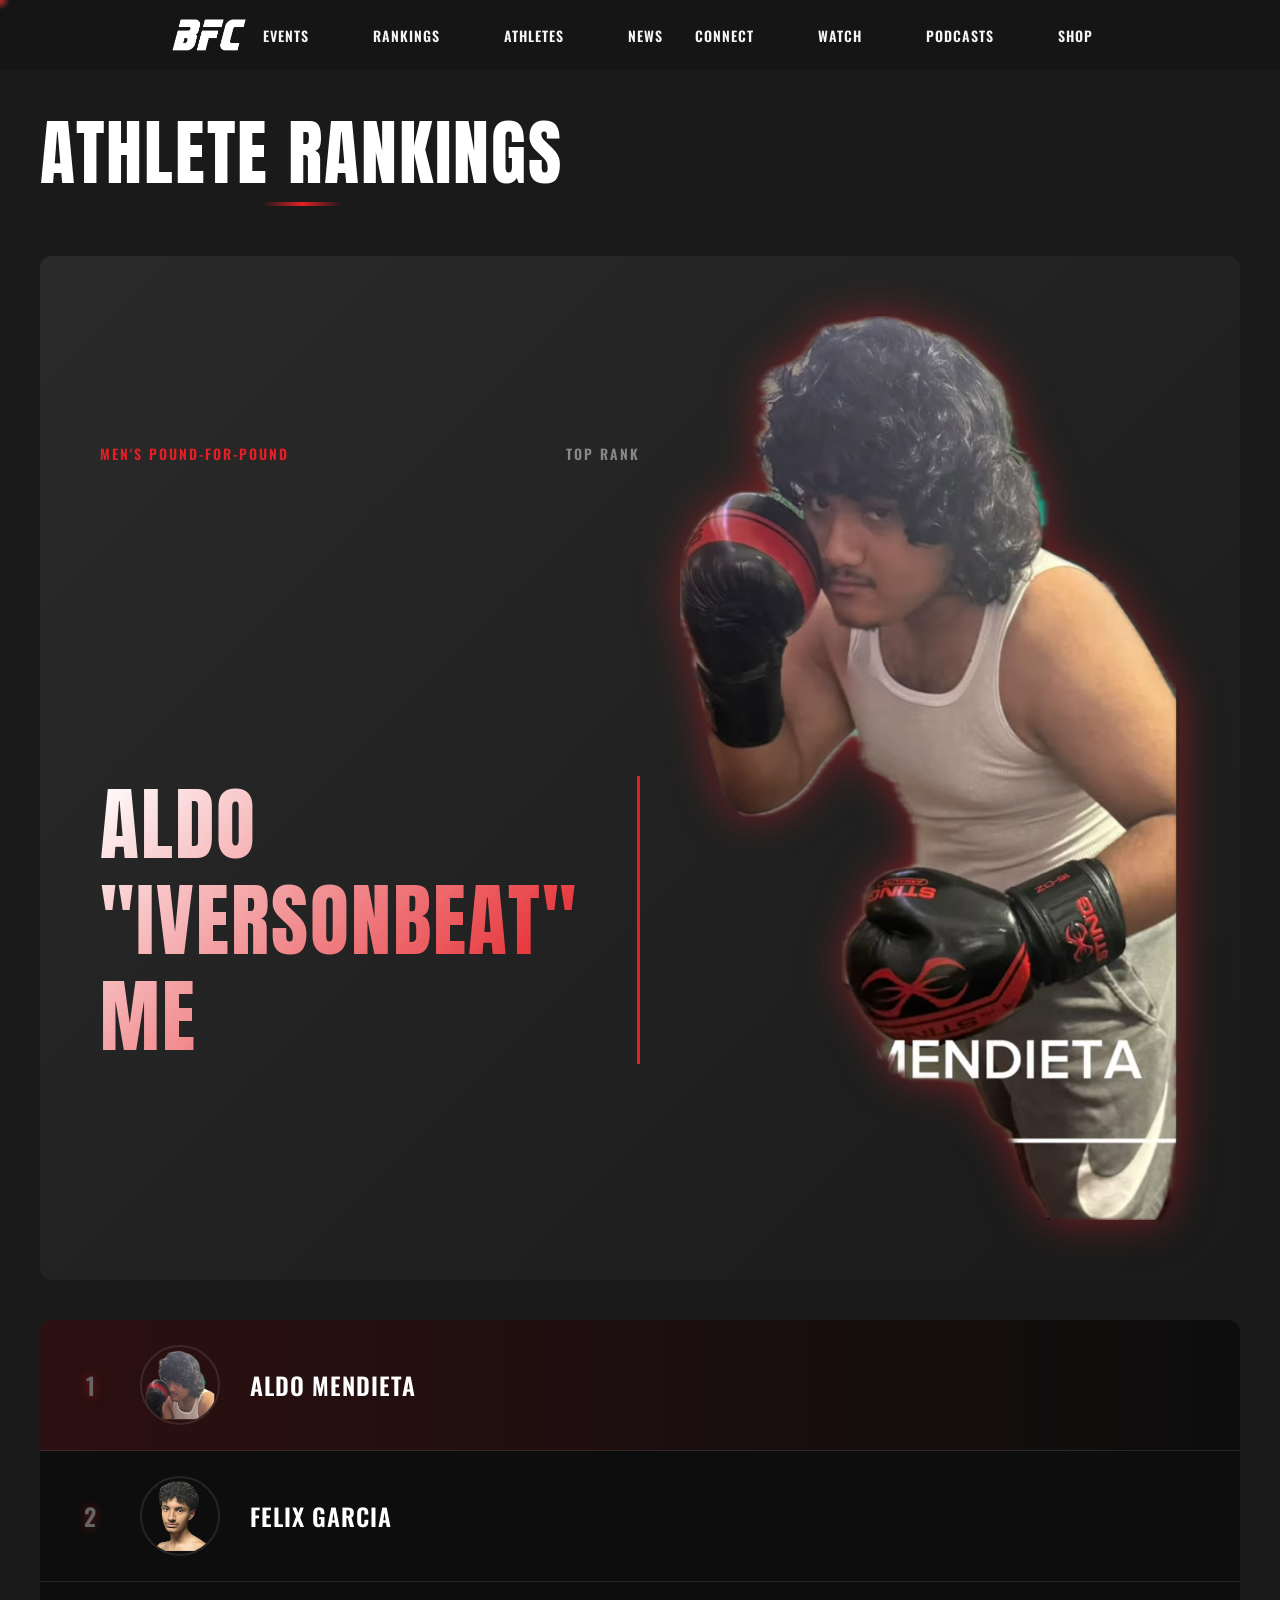
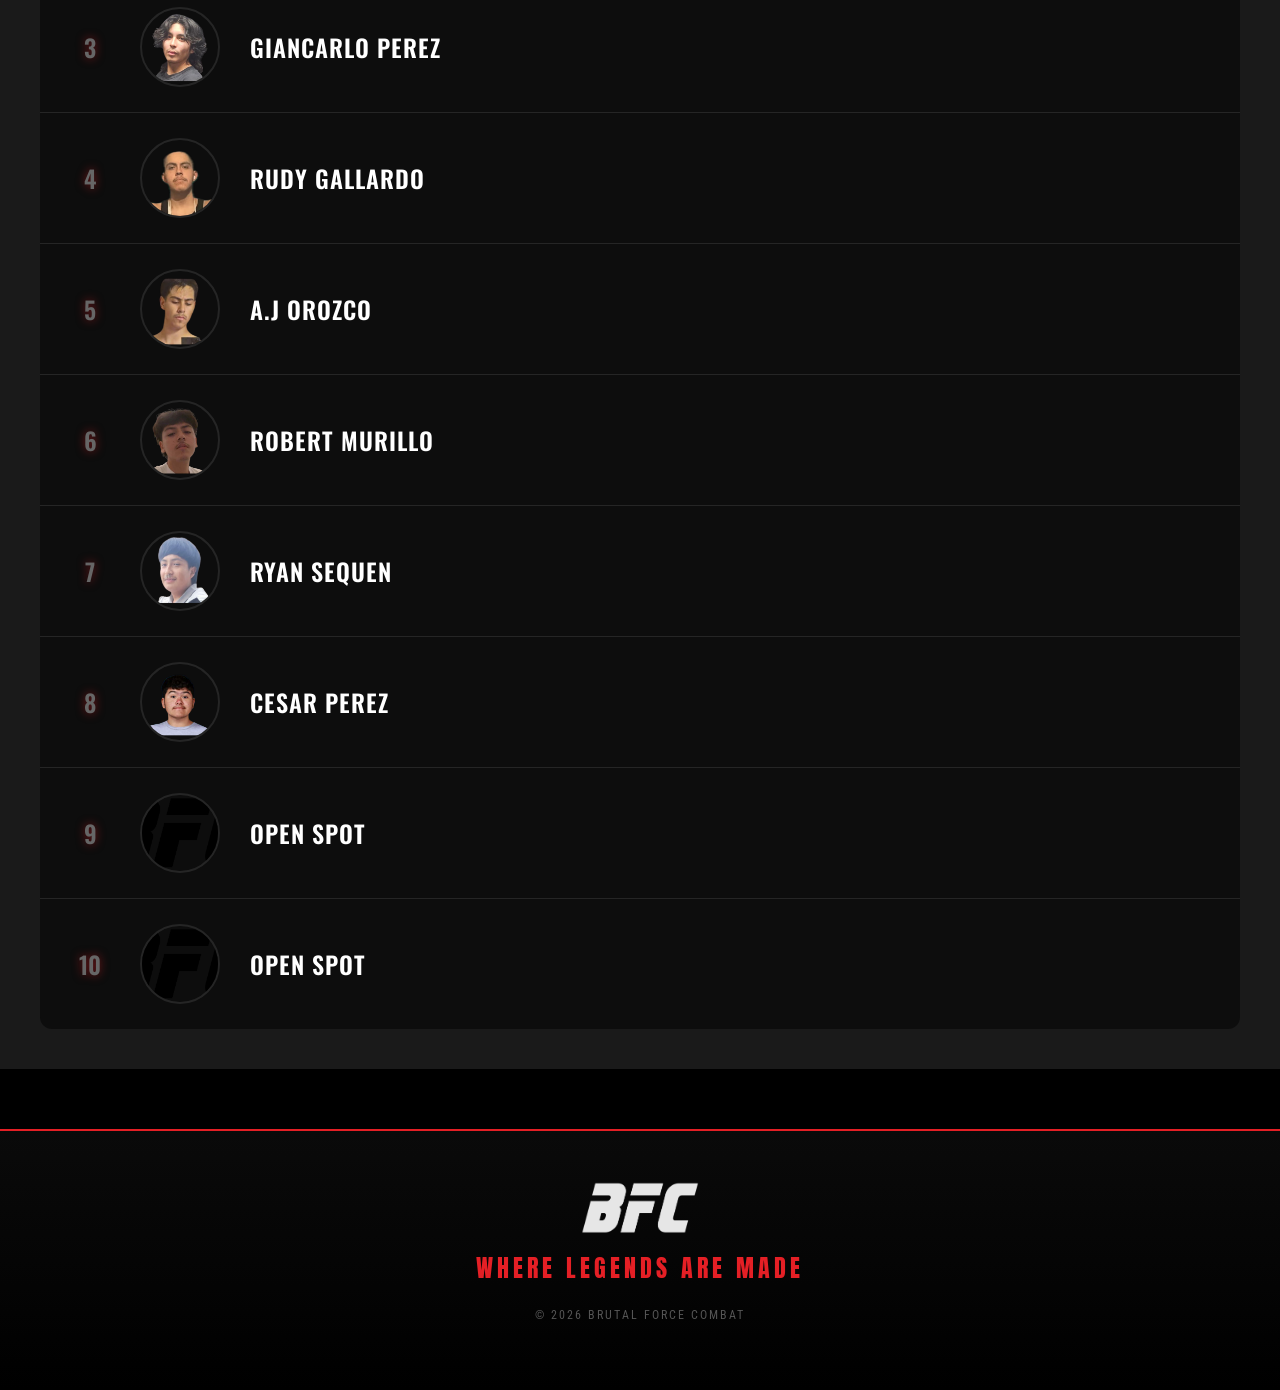
==== commit ce0a07ff: "flashy stuff added" ====
--- a/rankings.html
+++ b/rankings.html
@@ -3,19 +3,25 @@
 <head>
     <meta charset="UTF-8">
     <meta name="viewport" content="width=device-width, initial-scale=1.0">
-    <link rel="stylesheet" href="styles.css" />
     <!--FRICONIX ICONS-->
     <script defer src="https://friconix.com/cdn/friconix.js"></script>
     <!--BOOTSTRAP-->
-    <link href="cdn.jsdelivr.net" rel="stylesheet" integrity="sha384-QWTKZyjpPEjISv5WaRU9OFeRpok6YctnYmDr5pNlyT2bRjXh0JMhjY6hW+ALEwIH" crossorigin="anonymous">
+    <link href="https://cdn.jsdelivr.net/npm/bootstrap@5.3.2/dist/css/bootstrap.min.css" rel="stylesheet" integrity="sha384-T3c6CoIi6uLrA9TneNEoa7RxnatzjcDSCmG1MXxSR1GAsXEV/Dwwykc2MPK8M2HN" crossorigin="anonymous">
     <!--FONTS (OSWALD, ANTON, ROBOTO CONDENSED)-->
     <link href="https://fonts.googleapis.com/css2?family=Anton&family=Oswald:wght@300;400;500;600;700&family=Roboto+Condensed:wght@300;400;500&display=swap" rel="stylesheet">
+    <link rel="stylesheet" href="styles.css" />
     <title>BFC</title>
 </head>
 <body>
     <!-- NAVBAR -->
     <header class="nav">
         <div class="nav-container">
+            <a class="nav-logo" href="index.html">
+                <img src="bfc-assets/BFC-logo-white.png" alt="BFC logo">
+            </a>
+
+            <button class="mobile-toggle" onclick="document.getElementById('mobileMenu').classList.toggle('open'); this.textContent = this.textContent === '☰' ? '✕' : '☰';">☰</button>
+            
             <nav class="nav-left">
                 <a href="events.html" class="nav-link">Events</a>
                 <a href="rankings.html" class="nav-link">Rankings</a>
@@ -23,18 +29,24 @@
                 <a href="news.html" class="nav-link">News</a>
             </nav>
 
-            <a class="nav-logo" href="index.html">
-                <img src="bfc-assets/BFC-logo-white.png" alt="BFC logo">
-            </a>
-
             <nav class="nav-right">
                 <a href="connect.html" class="nav-link">Connect</a>
                 <a href="watch.html" class="nav-link">Watch</a>
                 <a href="podcasts.html" class="nav-link">Podcasts</a>
                 <a href="shop.html" class="nav-link">Shop</a>
             </nav>
-
-            <button class="mobile-toggle">☰</button>
+        </div>
+        
+        <!-- Mobile Menu -->
+        <div id="mobileMenu" class="mobile-menu">
+            <a href="events.html">Events</a>
+            <a href="rankings.html">Rankings</a>
+            <a href="athletes.html">Athletes</a>
+            <a href="news.html">News</a>
+            <a href="connect.html">Connect</a>
+            <a href="watch.html">Watch</a>
+            <a href="podcasts.html">Podcasts</a>
+            <a href="shop.html">Shop</a>
         </div>
     </header>
 
@@ -119,21 +131,16 @@
             </div>
         </div>
     </section>
-    <div style="height: 50px; margin-top: 50px;">
 
-    </div>
+    <!-- FOOTER -->
+    <footer class="main-footer">
+        <div class="footer-content">
+            <img src="bfc-assets/BFC-logo-white.png" alt="BFC Logo" class="footer-logo">
+            <div class="footer-tagline">WHERE LEGENDS ARE MADE</div>
+            <p>&copy; 2026 BRUTAL FORCE COMBAT</p>
+        </div>
+    </footer>
 
-    <!-- BOOTSTRAP SCRIPT -->
-    <script src="cdn.jsdelivr.net" integrity="sha384-YvpcrYf0tY3lHB60NNkmXc5s9fDVZLESaAA55NDzOxhy9GkcIdslK1eN7N6jIeHz" crossorigin="anonymous"></script>
-    <script>
-        const mobileToggle = document.querySelector('.mobile-toggle');
-        const navLeft = document.querySelector('.nav-left');
-        const navRight = document.querySelector('.nav-right');
-
-        mobileToggle.addEventListener('click', function() {
-            navLeft.classList.toggle('active');
-            navRight.classList.toggle('active');
-        });
-    </script>
+    <script src="script.js"></script>
 </body>
 </html>
--- a/styles.css
+++ b/styles.css
@@ -14,7 +14,7 @@
     margin: 0;
     padding: 0;
     box-sizing: border-box;
-    background: #1a1a1a;
+    background: #000000;
     color: #f5f5f5;
     overflow-x: hidden;
     width: 100%;
@@ -36,12 +36,26 @@
     display: flex;
     align-items: center;
     padding: 0 24px;
-    justify-content: space-between;
+    justify-content: center;
     position: relative;
+    max-width: 1400px;
+    margin: 0 auto;
 }
 .nav-left, .nav-right{
     display: flex;
     gap: 32px;
+    flex: 1;
+}
+.nav-left {
+    justify-content: flex-end;
+    padding-right: 40px;
+}
+.nav-right {
+    justify-content: flex-start;
+    padding-left: 40px;
+}
+.nav-logo {
+    flex-shrink: 0;
 }
 .nav a{
     color: #f5f5f5;
@@ -66,71 +80,6 @@
 }
 .mobile-toggle{
     display: none;
-}
-
-/*NAVBAR*/
-/*NAVBAR*/
-/*FONTS*/
-h1, h2, h3, .nav-link, .button{
-   font-family: 'Oswald', sans-serif;
-   letter-spacing: 1px;
-   text-transform: uppercase;
-}
-.hero-title{
-    font-family: 'Anton', sans-serif;
-}
-body, p, .fighter-bio{
-    font-family: 'Roboto Condensed', sans-serif;
-}
-
-/*NAVBAR*/
-/*NAVBAR*/
-.nav{
-    background: rgb(21, 21, 21);
-    width: 100%;
-    top: 0;
-    z-index: 999;
-    position: sticky;
-}
-.nav-container{
-    height: 70px;
-    display: flex;
-    align-items: center;
-    padding: 0 24px;
-    justify-content: space-between;
-    position: relative;
-}
-.nav-left, .nav-right{
-    display: flex;
-    gap: 32px;
-}
-.nav a{
-    color: #f5f5f5;
-    text-decoration: none;
-    font-family: 'Oswald', sans-serif;
-    font-size: 14px;
-    font-weight: 600;
-    letter-spacing: 1px;
-    text-transform: uppercase;
-    transition: 0.2s ease-in-out;
-}
-.nav a:hover{
-    color: #e41f25;
-}
-.nav-logo img{
-    height: 34px;
-    display: block;
-}
-.nav-logo img:hover{
-    transform: scale(1.1);
-    transition: 0.3s ease-in-out;
-}
-.mobile-toggle{
-    display: none;
-}
-/* Mobile toggle button - hidden on desktop */
-.mobile-toggle {
-    display: none;
     background: none;
     border: none;
     font-size: 28px;
@@ -142,9 +91,13 @@
 @media (min-width: 993px) {
     .nav-left,
     .nav-right {
-        display: flex; /* inline links */
+        display: flex;
         flex-direction: row;
         gap: 32px;
+        position: static;
+        background: transparent;
+        padding: 0;
+        width: auto;
     }
 
     .nav-logo {
@@ -153,100 +106,7 @@
     }
 
     .mobile-toggle {
-        display: none;
-    }
-}
-
-/* ------------------ TABLET ------------------ */
-@media (max-width: 992px) and (min-width: 601px) {
-    .nav-left,
-    .nav-right {
-        display: none; /* hide links initially */
-        flex-direction: column;
-        width: 100%;
-        text-align: center;
-        gap: 16px;
-        background: rgb(21, 21, 21);
-        position: absolute;
-        top: 70px; /* navbar height */
-        left: 0;
-        padding: 10px 0;
-    }
-
-.nav-left.active,
-.nav-right.active {
-    display: flex;
-    flex-direction: column;
-    text-align: center;
-    gap: 12px;
-    width: 100%;
-    background: rgb(21, 21, 21);
-    position: relative;
-}
-
-    /* Mobile toggle appears on tablet */
-    .mobile-toggle {
-        display: block;
-        position: absolute;
-        right: 24px;
-        top: 50%;
-        transform: translateY(-50%);
-        z-index: 1000;
-    }
-
-    /* Center logo */
-    .nav-logo {
-        position: absolute;
-        left: 50%;
-        top: 50%;
-        transform: translate(-50%, -50%);
-        z-index: 100
-    }
-}
-
-/* ------------------ MOBILE ------------------ */
-/* ------------------ MOBILE ------------------ */
-/* ------------------ MOBILE ------------------ */
-@media (max-width: 600px) {
-    .nav-container {
-        flex-wrap: wrap;
-        min-height: 70px; /* Changed from height to min-height */
-        height: auto; /* Allow container to grow */
-    }
-    
-    .nav-left,
-    .nav-right {
-        display: none; /* hide links initially */
-        flex-direction: column;
-        width: 100%;
-        text-align: center;
-        gap: 12px;
-        background: rgb(21, 21, 21);
-        position: relative;
-        padding: 10px 0;
-        order: 3;
-    }
-
-    .nav-left.active,
-    .nav-right.active {
-        display: flex;
-    }
-
-    /* Mobile toggle button */
-    .mobile-toggle {
-        display: block;
-        position: absolute;
-        right: 16px;
-        top: 21px; /* Fixed position instead of % */
-        z-index: 1000;
-    }
-
-    /* Center logo on mobile */
-    .nav-logo {
-        position: absolute;
-        left: 50%;
-        top: 21px; /* Fixed position instead of % */
-        transform: translateX(-50%); /* Only translate X */
+        display: none !important;
     }
 }
 /*NAVBAR END*/
@@ -1171,4 +1031,551 @@
         font-size: 18px;
         min-width: 30px;
     }
-}+}
+
+/* ATHLETES PAGE STYLES */
+.athletes-title-section {
+    padding: 60px 20px 20px;
+    text-align: center;
+}
+
+.athletes-main-title {
+    font-size: 60px;
+    color: #b40000;
+    margin: 0;
+}
+
+.athletes-section {
+    padding: 40px 0;
+}
+
+.athletes-grid {
+    display: grid;
+    grid-template-columns: repeat(auto-fill, minmax(280px, 1fr));
+    gap: 30px;
+}
+
+.athlete-card {
+    background-color: #0f0f0f;
+    border: 1px solid #333;
+    transition: transform 0.3s ease, border-color 0.3s ease;
+}
+
+.athlete-card:hover {
+    transform: translateY(-5px);
+    border-color: #b40000;
+}
+
+.athlete-card-img {
+    width: 100%;
+    height: auto;
+    display: block;
+    aspect-ratio: 280/350; /* Adjust to approximate card ratio */
+    object-fit: cover;
+    object-position: top;
+}
+
+.face-img-container {
+    background: #222;
+    aspect-ratio: 280/350;
+    display: flex;
+    align-items: center;
+    justify-content: center;
+    overflow: hidden;
+}
+
+.athlete-face-img {
+    width: 100%;
+    height: 100%;
+    object-fit: cover;
+}
+
+.athlete-info {
+    padding: 20px;
+    text-align: center;
+}
+
+.athlete-info h3 {
+    margin: 0;
+    font-size: 24px;
+    color: white;
+}
+
+.athlete-info .division {
+    color: #aaa;
+    margin-top: 5px;
+    font-size: 14px;
+    letter-spacing: 1px;
+}
+
+/* Mobile responsiveness for Athletes page */
+@media (max-width: 600px) {
+    .athletes-grid {
+        grid-template-columns: repeat(2, 1fr);
+        gap: 10px;
+    }
+
+    .athletes-main-title {
+        font-size: 36px;
+    }
+
+    .athlete-info {
+        padding: 10px 5px;
+    }
+
+    .athlete-info h3 {
+        font-size: 16px;
+        line-height: 1.2;
+    }
+
+    .athlete-info .division {
+        font-size: 12px;
+    }
+}
+
+/* =========================================
+   BADASS ENHANCEMENTS 
+   ========================================= */
+
+/* --- GLOWING RED ACCENT ON HOVER --- */
+.nav a:hover,
+.athlete-card:hover .athlete-info h3,
+.rank-item:hover .rank-fighter-name {
+    text-shadow: 0 0 10px rgba(228, 31, 37, 0.8);
+}
+
+/* --- PULSING RED GLOW ON RANK #1 --- */
+.rank-item:first-child {
+    background: linear-gradient(90deg, rgba(228, 31, 37, 0.15) 0%, transparent 100%);
+    animation: pulse-glow 2s infinite;
+}
+
+@keyframes pulse-glow {
+    0%, 100% { box-shadow: inset 0 0 20px rgba(228, 31, 37, 0.2); }
+    50% { box-shadow: inset 0 0 30px rgba(228, 31, 37, 0.4); }
+}
+
+/* --- CARD LIFT & GLOW EFFECT --- */
+.athlete-card {
+    position: relative;
+    overflow: hidden;
+}
+
+.athlete-card::before {
+    content: '';
+    position: absolute;
+    top: 0;
+    left: -100%;
+    width: 100%;
+    height: 100%;
+    background: linear-gradient(90deg, transparent, rgba(228, 31, 37, 0.1), transparent);
+    transition: left 0.5s ease;
+    z-index: 1;
+}
+
+.athlete-card:hover::before {
+    left: 100%;
+}
+
+.athlete-card:hover {
+    box-shadow: 0 0 30px rgba(228, 31, 37, 0.3);
+}
+
+/* --- FIRE BORDER ANIMATION FOR CHAMPION --- */
+.top-rank-featured {
+    position: relative;
+    overflow: hidden;
+}
+
+.top-rank-featured::before {
+    content: '';
+    position: absolute;
+    top: -2px;
+    left: -2px;
+    right: -2px;
+    bottom: -2px;
+    background: linear-gradient(45deg, #e41f25, #ff6b35, #e41f25, #8b0000, #e41f25);
+    background-size: 400% 400%;
+    z-index: -1;
+    border-radius: 14px;
+    animation: fire-border 3s ease infinite;
+}
+
+@keyframes fire-border {
+    0% { background-position: 0% 50%; }
+    50% { background-position: 100% 50%; }
+    100% { background-position: 0% 50%; }
+}
+
+/* --- SHAKE ANIMATION FOR BUTTONS --- */
+.watch-button:hover,
+.btn-primary:hover {
+    animation: shake 0.3s ease-in-out;
+}
+
+@keyframes shake {
+    0%, 100% { transform: translateX(0); }
+    25% { transform: translateX(-3px); }
+    75% { transform: translateX(3px); }
+}
+
+/* --- AGGRESSIVE RED UNDERLINE ON NAV LINKS --- */
+.nav-link {
+    position: relative;
+}
+
+.nav-link::after {
+    content: '';
+    position: absolute;
+    bottom: -5px;
+    left: 0;
+    width: 0;
+    height: 2px;
+    background: #e41f25;
+    transition: width 0.3s ease;
+}
+
+.nav-link:hover::after {
+    width: 100%;
+}
+
+/* --- BLOOD DRIP EFFECT ON TITLES --- */
+.rankings-main-title,
+.athletes-main-title {
+    position: relative;
+    display: inline-block;
+}
+
+.rankings-main-title::after,
+.athletes-main-title::after {
+    content: '';
+    position: absolute;
+    bottom: -10px;
+    left: 50%;
+    transform: translateX(-50%);
+    width: 80px;
+    height: 4px;
+    background: linear-gradient(90deg, transparent, #e41f25, transparent);
+}
+
+/* --- RANK NUMBER GLOW --- */
+.rank-number {
+    text-shadow: 0 0 10px rgba(228, 31, 37, 0.5);
+}
+
+/* --- DARK VIGNETTE OVERLAY ON ATHLETE CARDS --- */
+.athlete-card-img,
+.athlete-face-img {
+    filter: contrast(1.1) saturate(1.1);
+}
+
+/* --- CHAMPION IMAGE EPIC GLOW --- */
+.champion-image {
+    filter: drop-shadow(0 0 20px rgba(228, 31, 37, 0.5));
+    transition: filter 0.3s ease;
+}
+
+.champion-image:hover {
+    filter: drop-shadow(0 0 40px rgba(228, 31, 37, 0.8));
+}
+
+/* --- SCROLLBAR STYLING --- */
+::-webkit-scrollbar {
+    width: 8px;
+}
+
+::-webkit-scrollbar-track {
+    background: #000;
+}
+
+::-webkit-scrollbar-thumb {
+    background: #e41f25;
+    border-radius: 4px;
+}
+
+::-webkit-scrollbar-thumb:hover {
+    background: #ff3333;
+}
+
+/* --- LOADING ANIMATION FOR IMAGES --- */
+@keyframes image-load {
+    0% { opacity: 0; transform: scale(0.95); }
+    100% { opacity: 1; transform: scale(1); }
+}
+
+.athlete-card-img,
+.champion-image,
+.rank-fighter-image {
+    animation: image-load 0.5s ease-out;
+}
+
+/* --- FOOTER UPGRADE --- */
+footer {
+    background: linear-gradient(180deg, #0a0a0a 0%, #000 100%) !important;
+    border-top: 1px solid #222;
+}
+
+footer img {
+    transition: transform 0.3s ease, filter 0.3s ease;
+}
+
+footer img:hover {
+    transform: scale(1.1);
+    filter: drop-shadow(0 0 10px rgba(228, 31, 37, 0.5));
+}
+
+/* --- MOUSE TRAIL EFFECT --- */
+.mouse-trail {
+    position: fixed;
+    width: 20px;
+    height: 20px;
+    background: radial-gradient(circle, rgba(228, 31, 37, 0.8) 0%, transparent 70%);
+    border-radius: 50%;
+    pointer-events: none;
+    z-index: 9999;
+    transform: translate(-50%, -50%);
+    mix-blend-mode: screen;
+}
+
+/* --- CLICK RIPPLE EFFECT --- */
+.click-ripple {
+    position: fixed;
+    width: 10px;
+    height: 10px;
+    background: transparent;
+    border: 2px solid #e41f25;
+    border-radius: 50%;
+    pointer-events: none;
+    z-index: 9999;
+    transform: translate(-50%, -50%);
+    animation: ripple-expand 0.6s ease-out forwards;
+}
+
+@keyframes ripple-expand {
+    0% {
+        width: 10px;
+        height: 10px;
+        opacity: 1;
+    }
+    100% {
+        width: 100px;
+        height: 100px;
+        opacity: 0;
+    }
+}
+
+/* --- NAVBAR GLASS EFFECT --- */
+.nav {
+    transition: background 0.3s ease, backdrop-filter 0.3s ease;
+}
+
+/* --- MOBILE NAV STYLES (FIXED) --- */
+.mobile-menu {
+    display: none;
+}
+
+@media (max-width: 992px) {
+    .nav-container {
+        justify-content: space-between;
+        max-width: 100%;
+    }
+    
+    .nav-left, .nav-right {
+        display: none !important;
+    }
+    
+    .mobile-toggle {
+        display: block !important;
+        font-size: 28px;
+        background: none;
+        border: none;
+        color: #fff;
+        cursor: pointer;
+        z-index: 10000;
+        padding: 10px;
+    }
+    
+    .nav-logo {
+        position: static;
+        transform: none;
+        flex: none;
+    }
+    
+    .mobile-menu {
+        display: none;
+        flex-direction: column;
+        background: rgba(10, 10, 10, 0.98);
+        width: 100%;
+        position: absolute;
+        top: 70px;
+        left: 0;
+        z-index: 9999;
+        border-bottom: 2px solid #e41f25;
+    }
+    
+    .mobile-menu.open {
+        display: flex;
+    }
+    
+    .mobile-menu a {
+        padding: 18px 24px;
+        color: #fff;
+        text-decoration: none;
+        font-family: 'Oswald', sans-serif;
+        font-size: 16px;
+        font-weight: 600;
+        letter-spacing: 1px;
+        text-transform: uppercase;
+        border-bottom: 1px solid #333;
+        transition: 0.2s;
+    }
+    
+    .mobile-menu a:hover {
+        background: #e41f25;
+        color: #fff;
+    }
+}
+
+/* --- ENHANCED TITLE ANIMATIONS --- */
+.rankings-main-title,
+.athletes-main-title {
+    animation: title-glow 2s ease-in-out infinite alternate;
+}
+
+@keyframes title-glow {
+    0% { text-shadow: 0 0 10px rgba(228, 31, 37, 0.3); }
+    100% { text-shadow: 0 0 30px rgba(228, 31, 37, 0.6), 0 0 60px rgba(228, 31, 37, 0.3); }
+}
+
+/* --- RANK ITEM ENTRANCE ANIMATION --- */
+.rank-item {
+    opacity: 0;
+    transform: translateX(-20px);
+    animation: slide-in 0.5s ease forwards;
+}
+
+.rank-item:nth-child(1) { animation-delay: 0.1s; }
+.rank-item:nth-child(2) { animation-delay: 0.2s; }
+.rank-item:nth-child(3) { animation-delay: 0.3s; }
+.rank-item:nth-child(4) { animation-delay: 0.4s; }
+.rank-item:nth-child(5) { animation-delay: 0.5s; }
+.rank-item:nth-child(6) { animation-delay: 0.6s; }
+.rank-item:nth-child(7) { animation-delay: 0.7s; }
+.rank-item:nth-child(8) { animation-delay: 0.8s; }
+.rank-item:nth-child(9) { animation-delay: 0.9s; }
+.rank-item:nth-child(10) { animation-delay: 1.0s; }
+
+@keyframes slide-in {
+    to {
+        opacity: 1;
+        transform: translateX(0);
+    }
+}
+
+/* --- ATHLETE CARD 3D TILT --- */
+.athlete-card {
+    transition: transform 0.1s ease, box-shadow 0.3s ease;
+    transform-style: preserve-3d;
+}
+
+/* --- DIVISION/RANK BADGE STYLING --- */
+.athlete-info .division {
+    background: linear-gradient(90deg, #e41f25, #8b0000);
+    -webkit-background-clip: text;
+    -webkit-text-fill-color: transparent;
+    background-clip: text;
+    font-weight: 700;
+}
+
+/* --- FIGHTER IMAGE HOVER ZOOM --- */
+.rank-fighter-image {
+    transition: transform 0.3s ease, box-shadow 0.3s ease;
+}
+
+.rank-item:hover .rank-fighter-image {
+    transform: scale(1.15);
+    box-shadow: 0 0 20px rgba(228, 31, 37, 0.5);
+}
+
+/* --- EPIC GRADIENT TEXT FOR CHAMPION --- */
+.champion-name {
+    background: linear-gradient(135deg, #fff 0%, #e41f25 50%, #fff 100%);
+    background-size: 200% auto;
+    -webkit-background-clip: text;
+    -webkit-text-fill-color: transparent;
+    background-clip: text;
+    animation: gradient-shift 3s ease infinite;
+}
+
+@keyframes gradient-shift {
+    0% { background-position: 0% center; }
+    50% { background-position: 100% center; }
+    100% { background-position: 0% center; }
+}
+
+/* --- FOOTER TAGLINE --- */
+.footer-tagline {
+    font-family: 'Anton', sans-serif;
+    font-size: 24px;
+    letter-spacing: 4px;
+    color: #e41f25;
+    margin: 15px 0;
+    text-transform: uppercase;
+}
+
+.main-footer {
+    background: linear-gradient(180deg, #0a0a0a 0%, #000 100%);
+    padding: 50px 20px;
+    text-align: center;
+    border-top: 2px solid #e41f25;
+    margin-top: 60px;
+}
+
+.footer-logo {
+    width: 120px;
+    opacity: 0.9;
+    transition: all 0.3s ease;
+}
+
+.footer-logo:hover {
+    opacity: 1;
+    transform: scale(1.1);
+    filter: drop-shadow(0 0 15px rgba(228, 31, 37, 0.6));
+}
+
+.main-footer p {
+    color: #555;
+    font-size: 12px;
+    letter-spacing: 2px;
+    margin-top: 20px;
+}
+
+/* --- LOADING SCREEN (Optional Enhancement) --- */
+.page-loader {
+    position: fixed;
+    top: 0;
+    left: 0;
+    width: 100%;
+    height: 100%;
+    background: #000;
+    display: flex;
+    align-items: center;
+    justify-content: center;
+    z-index: 99999;
+    transition: opacity 0.5s ease;
+}
+
+.page-loader.hidden {
+    opacity: 0;
+    pointer-events: none;
+}
+
+.loader-logo {
+    width: 150px;
+    animation: loader-pulse 1s ease-in-out infinite;
+}
+
+@keyframes loader-pulse {
+    0%, 100% { transform: scale(1); opacity: 0.8; }
+    50% { transform: scale(1.1); opacity: 1; }
+}
